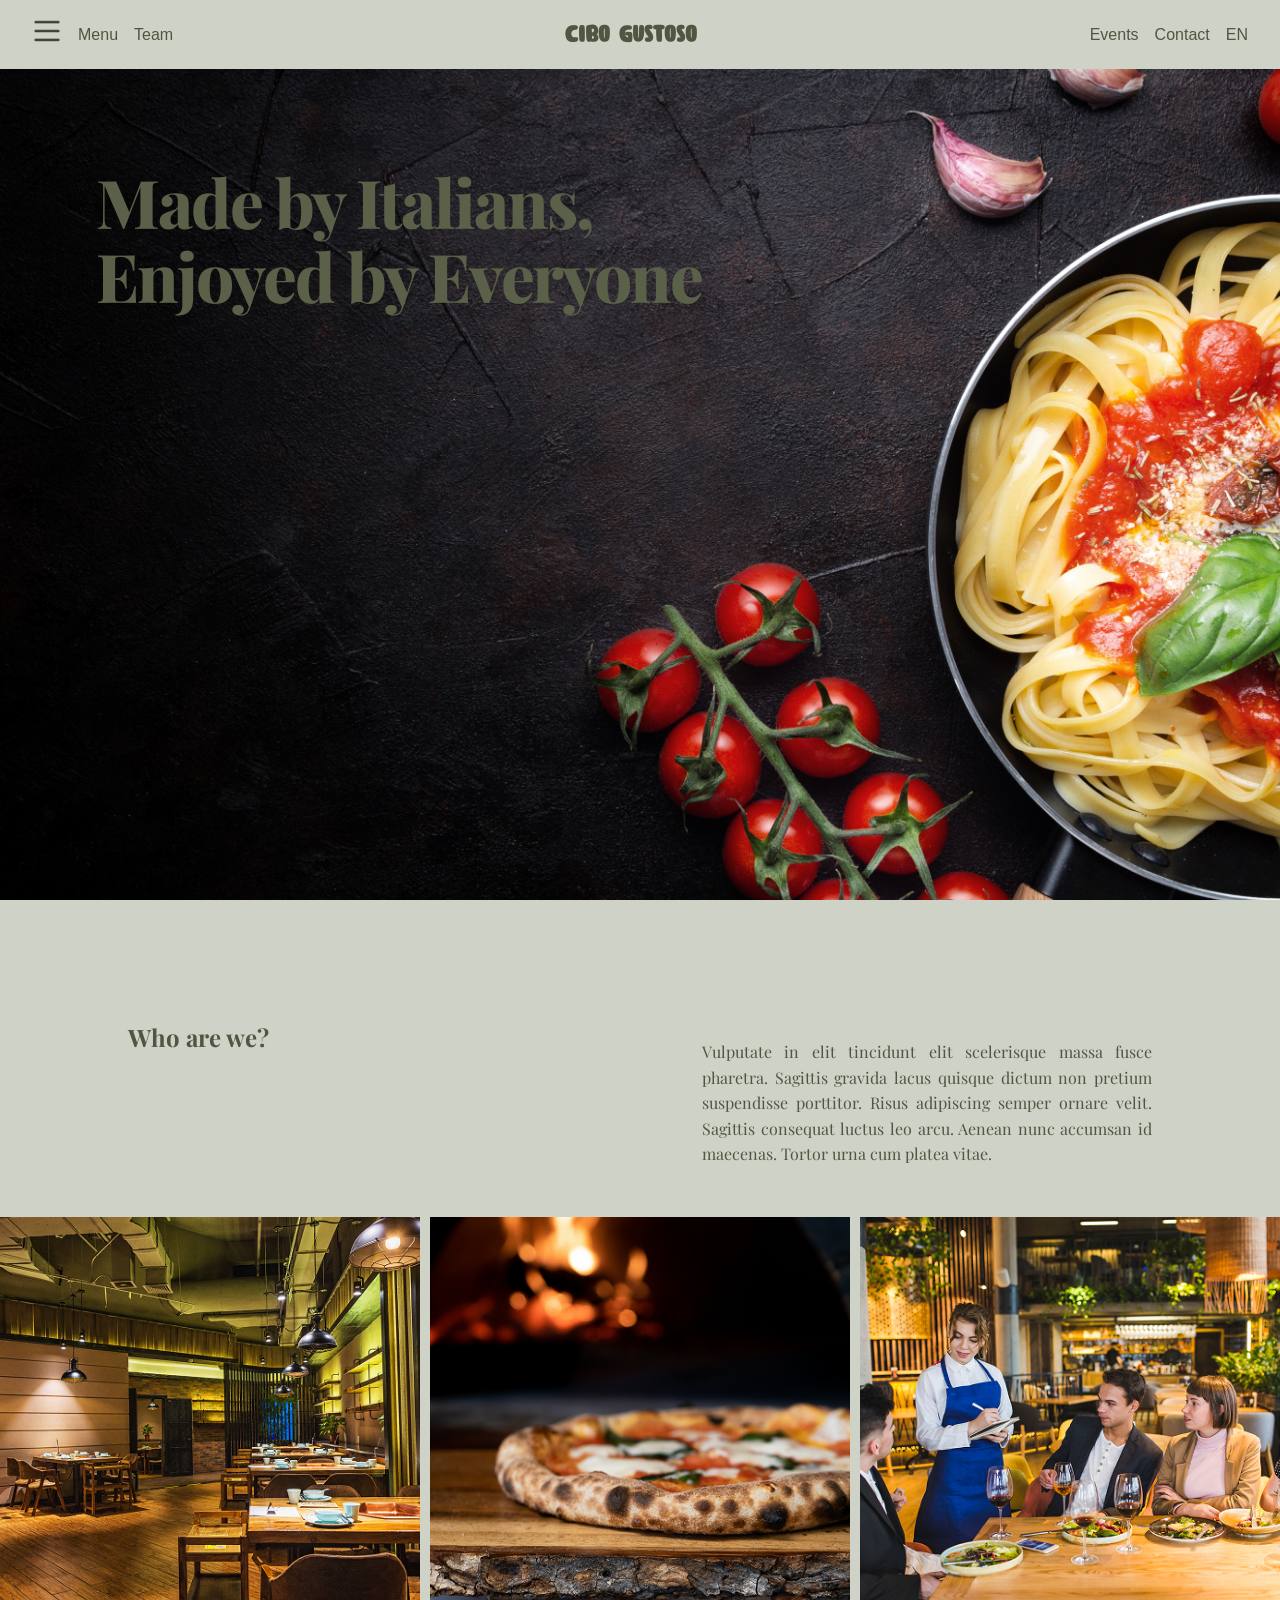
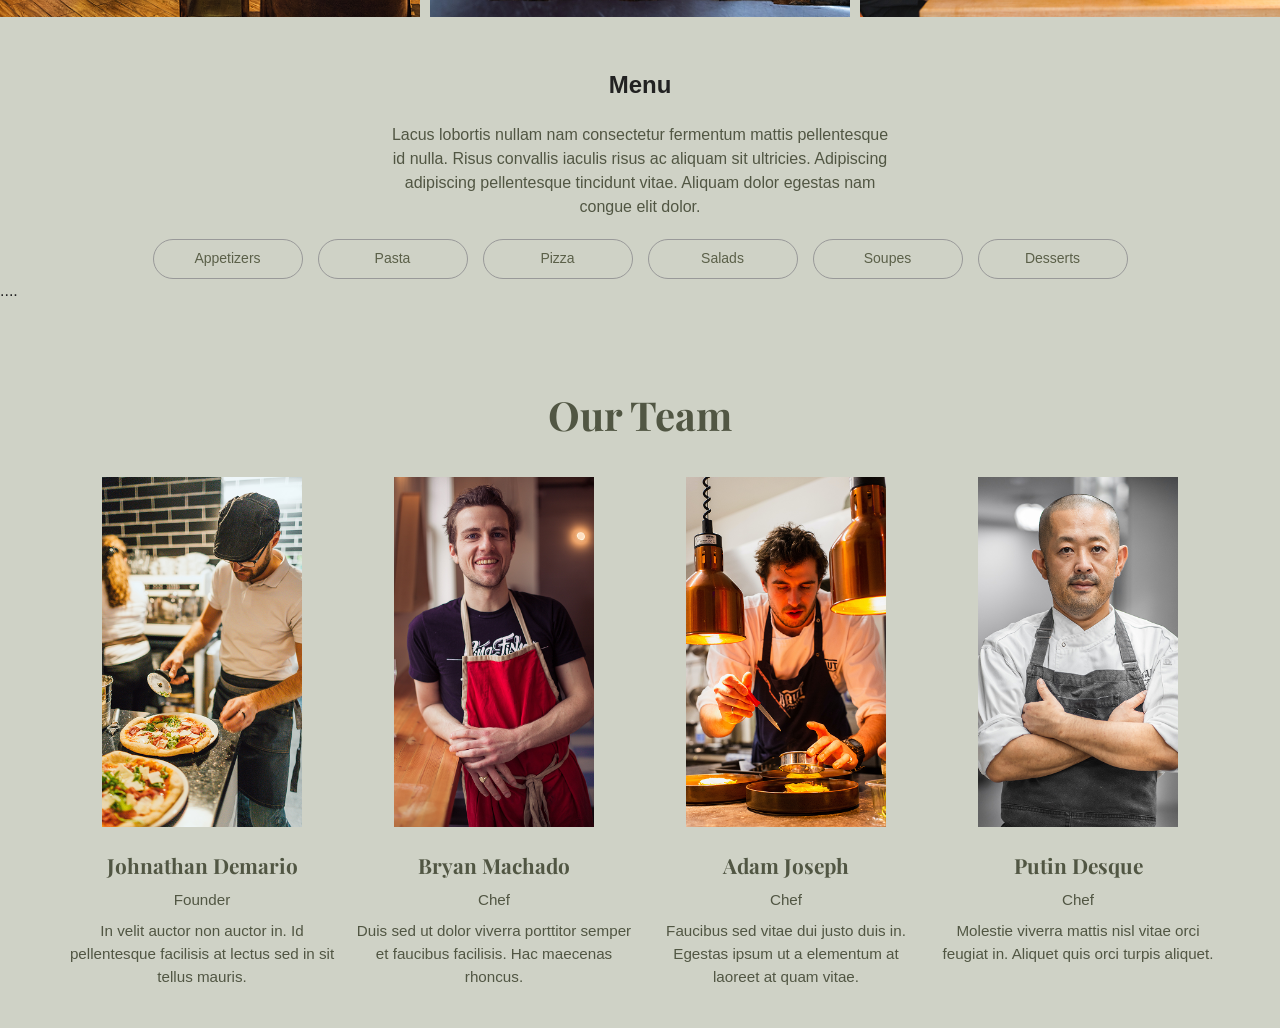
==== index.html @ 6be8acb8 "Simplificação da seção nosso time" ====
<!DOCTYPE html>
<html lang="pt-BR">
    <head>
        <meta charset="UTF-8">
        <meta name="viewport" content="width=device-width, initial-scale=1.0">
        <title>Cibo gustoso</title> 
        <link rel="stylesheet" href="style/style.css">
    </head>
    <body>
       <nav class="nav">
            <ul class="menu menu-left">
                <li><a href="#"><img class="icon-hamburger" src="images/icon_hamburger.png" alt="Icone menu hamburger"></a></li>
                <li><a href="pages/menu.html">Menu</a></li>
                <li><a href="#">Team</a></li>
            </ul>
            <div class="logo">
                Cibo gustoso
            </div>
            <ul class="menu menu-right">
                <li><a href="pages/menu.html">Events</a></li>
                <li><a href="pages/contact.html">Contact</a></li>
                <li><a href="pages/contact.html">EN</a></li>
            </ul>
        </nav>
        <header>
            <h1>Made by Italians,<br>Enjoyed by Everyone</h1>
        </header>
        <section class="whoAreWe-content">
            <div class="container-whoAreWe">
                <div class="content-title">
                    <h2>Who are we?</h2>
                </div>
                <div class="content-texto">
                    <p>Vulputate in elit tincidunt elit scelerisque massa fusce pharetra. Sagittis gravida lacus quisque dictum non pretium suspendisse porttitor. Risus adipiscing semper ornare velit. Sagittis consequat luctus leo arcu. Aenean nunc accumsan id maecenas. Tortor urna cum platea vitae.</p>
                </div>
            </div>
            <div class="container-slider">
                <div class="slider" id="slider1"></div>
                 <div class="slider" id="slider2"></div>
                 <div class="slider" id="slider3"></div>
            </div>
        </section>
         <section class="food_menu">
            <div class="container-food_menu">
                <h1>Menu</h1>
                <p class="text-menu">Lacus lobortis nullam nam consectetur fermentum mattis pellentesque id nulla. Risus convallis iaculis risus ac aliquam sit ultricies. Adipiscing adipiscing pellentesque tincidunt vitae. Aliquam dolor egestas nam congue elit dolor.</p>
            </div>   
            <div class="menu-options">
                <div class="menu-option">
                    Appetizers
                </div>
                <div class="menu-option">
                    Pasta
                </div>
                <div class="menu-option">
                    Pizza
                </div>
                <div class="menu-option">
                    Salads
                </div>
                <div class="menu-option">
                    Soupes
                </div>
                <div class="menu-option">
                    Desserts
                </div>
            </div> 
            <div class="menu-opions-slid">
                ....
            </div>
         </section>
         <section class="ourteam">
             <h1>Our Team</h1>
            <div class="container-ourteam">
                <div class="row">
                    <div class="col">
                        <img src="images/team_member1.png" alt="Team member 1">
                        <h2>Johnathan Demario</h2>
                        <p>Founder</p>
                        <p>In velit auctor non auctor in. Id pellentesque facilisis at lectus sed in sit tellus mauris.</p> 
                    </div>
                    <div class="col">
                        <img src="images/team_member2.png" alt="Team member 2">
                        <h2>Bryan Machado</h2>
                        <p>Chef</p>
                        <p>Duis sed ut dolor viverra porttitor semper et faucibus facilisis. Hac maecenas rhoncus.</p> 
                    </div>
                    <div class="col">
                        <img src="images/team_member3.png" alt="Team member 3">
                        <h2>Adam Joseph</h2>
                        <p>Chef</p>
                        <p>Faucibus sed vitae dui justo duis in. Egestas ipsum ut a elementum at laoreet at quam vitae.</p>
                    </div>
                    <div class="col">
                            <img src="images/team_member4.png" alt="Team member 3">
                            <h2>Putin Desque</h2>
                            <p>Chef</p>
                            <p>Molestie viverra mattis nisl vitae orci feugiat in. Aliquet quis orci turpis aliquet.</p> 
                    </div>
                </div>
        </section>
</html>
<!-- quando nao existe semantica (significado) utilizar div-->
---- style/style.css ----
:root {
    --color-bg: #f7f7f7;
    --color-text: #222;
    --color-primary: #515643;
    --color-secondary: #CFD2C6;
    --color-heading: #5b6049;
}

* {
    box-sizing: border-box;
    margin: 0;
    padding: 0;
}

@font-face {
    font-family: 'Paper';
    src: url('../fonts/pepper-sauce.ttf') format('truetype');
}

@font-face {
    font-family: 'Lavishly Yours';
    src: url('../fonts/LavishlyYours-Regular.ttf') format('truetype');
}

@font-face {
    font-family: 'Playfair Display';
    src: url('../fonts/PlayfairDisplayfont_wght.ttf') format('truetype');
}

body {
    font-family: Arial, sans-serif;
    line-height: 1.5;
    background-color: var(--color-bg);
    color: var(--color-text);
    background-color: var(--color-secondary);
}

a {
    color: var(--color-primary);
    text-decoration: none;
}

a:hover {
    color: var(--color-text);
    text-decoration: underline;
}

ul {
    list-style-type: none;
}

.icon-hamburger {
    width: 30px;
    height: 30px;
}

.menu {
    display: flex;
    gap: 1rem;
    align-items: center;
}

.nav {
    display: flex;
    justify-content: space-between;
    align-items: center;
    padding: 1rem 2rem;
    background-color: var(--color-secondary);
    color: var(--color-primary);
}

.logo {
    font-size: 1.5rem;
    font-weight: 700;
    font-family: 'Paper';
}

header {
    background-image: url('../images/banner.jpg');
    background-size: cover;
    background-position: center;
    padding: 2rem;
    color: var(--color-primary);
    background-attachment: fixed;
    min-height: 900px;
}

header h1 {
    width: 650px;
    margin-top: 4rem;
    margin-left: 4rem;
    font-size: 4.2rem;
    font-weight: 800;
    font-family: 'Playfair Display', serif;
    line-height: 1.1;
    letter-spacing: -2px;
    color: var(--color-heading);
}

/* Who are we */
.container-whoAreWe {
    display: flex;
    justify-content: space-between;
    align-items: flex-start;
    margin-left: 4rem;
    padding: 0 4rem;
    margin-top: 50px;
    font-family: 'Playfair Display', serif;
}

.content-title {
    flex: 0 0 250px;
}

.content-title h2 {
    color: var(--color-primary);
    width: 250px;
}

.content-texto {
    flex: 1;
    max-width: 450px;
    margin-top: 20px;
    margin-right: 4rem;
}

.content-texto p {
    color: var(--color-primary);
    text-align: justify;
    line-height: 1.6;
    font-size: 1rem;
    word-wrap: break-word;
}

.container-slider {
    display: flex;
    justify-content: space-between;
    gap: 10px;
    margin-top: 50px;
}

.slider {
    flex: 1;
}

#slider1 {
    width: 100%;
    height: 400px;
    display: flex;
    justify-content: center;
    background-image: url('../images/1.png');
    background-size: cover;
    background-position: center;
}

#slider2 {
    width: 100%;
    height: 400px;
    display: flex;
    justify-content: center;
    align-items: center;
    background-image: url('../images/2.png');
    background-size: cover;
    background-position: center;
}

#slider3 {
    width: 100%;
    height: 400px;
    display: flex;
    justify-content: center;
    align-items: center;
    background-image: url('../images/3.png');
    background-size: cover;
    background-position: center;
}

/* Food Menu */
.container-food_menu {
    display: flex;
    margin-top: 50px;
    justify-content: center;
    align-items: center;
    flex-direction: column;
}

.text-menu {
    width: 500px;
    text-align: center;
    align-items: center;
    margin-top: 20px;
    color: var(--color-primary);
    font-size: 1rem;
    word-wrap: break-word;
}

/* Menu Options */
.menu-options {
    display: flex;
    gap: 15px;
    margin: 0 auto;
    margin-top: 20px;
    justify-content: center;
    flex-wrap: wrap;
}

.menu-option {
    border-radius: 20px;
    display: flex;
    width: 150px;
    height: 40px;
    color: var(--color-heading);
    align-items: center;
    justify-content: center;
    background-color: transparent;
    border: 1px solid #999;
    font-size: 14px;
    cursor: pointer;
    transition: all 0.3s ease;
}

.menu-option:hover {
    background-color: rgb(138, 139, 134);
}

/* Our Team */
.container-ourteam {
    display: flex;
    flex-wrap: wrap;
    gap: 2rem;
    justify-content: center;
}
.ourteam {
    margin-top: 50px;
    padding: 2rem 4rem;
}

.ourteam h1 {
    text-align: center;
    color: var(--color-primary);
    font-family: 'Playfair Display', serif;
    margin-bottom: 2rem;
    font-size: 2.5rem;
}

.row {
    display: flex;
    flex-wrap: wrap;
    gap: 1rem;
    justify-content: center;
    width: 100%;
}

.col {
    flex: 1;
    min-width: 250px;
    max-width: 280px;
    text-align: center;
}

.col img {
    width: 200px;
    height: 350px;
    object-fit: cover;
    margin-bottom: 1rem;
}

.col h2 {
    color: var(--color-primary);
    font-family: 'Playfair Display', serif;
    margin-bottom: 0.5rem;
    font-size: 1.3rem;
}

.col p {
    color: var(--color-primary);
    font-size: 0.95rem;
    line-height: 1.5;
    margin-bottom: 0.5rem;
}

/* Responsividade */
@media (max-width: 768px) {
    .nav {
        padding: 1rem;
    }

    .menu:last-of-type {
        display: none;
    }

    .menu:first-of-type li:not(:first-child) {
        display: none;
    }

    header {
        min-height: 500px;
        padding: 1rem;
        background-size: cover;
        background-position: center;
        background-repeat: no-repeat;
        background-attachment: scroll;
    }

    header h1 {
        width: 100%;
        margin: 2rem 1rem;
        margin-left: 1rem;
        font-size: 1.8rem;
        letter-spacing: -1px;
        line-height: 1.2;
    }

    .container-whoAreWe {
        flex-direction: column;
        margin-left: 0;
        padding: 1rem;
        margin-top: 20px;
    }

    .content-title {
        flex: 1;
        width: 100%;
        margin-bottom: 1rem;
    }

    .content-title h2 {
        width: 100%;
    }

    .content-texto {
        flex: 1;
        max-width: 100%;
        margin-right: 0;
        margin-top: 0;
    }

    /* Slider */
    .container-slider {
        flex-direction: column;
        gap: 15px;
        margin-top: 20px;
        padding: 0 1rem;
    }

    #slider1, #slider2, #slider3 {
        height: 250px;
    }

    /* Menu options */
    .menu-options {
        gap: 10px;
    }

    .menu-option {
        width: 120px;
        height: 35px;
        font-size: 12px;
    }

    .text-menu {
        width: 90%;
        padding: 0 1rem;
    }
    /*ourteam*/
    .ourteam {
        padding: 1rem;
    }

    .ourteam h1 {
        font-size: 1.8rem;
        margin-bottom: 1.5rem;
    }

    .row {
        flex-direction: column;
        align-items: center;
    }

    .col {
        min-width: 100%;
        max-width: 250px;
    }

    .col img {
        width: 150px;
        height: 250px;
    }

    .col h2 {
        font-size: 1.1rem;
    }

    .col p {
        font-size: 0.85rem;
    }
}

@media (max-width: 1024px) {
    header {
        min-height: 700px;
    }

    header h1 {
        width: 100%;
        margin-left: 2rem;
        font-size: 2rem;
    }

    .container-whoAreWe {
        margin-left: 2rem;
        padding: 0 2rem;
    }
}
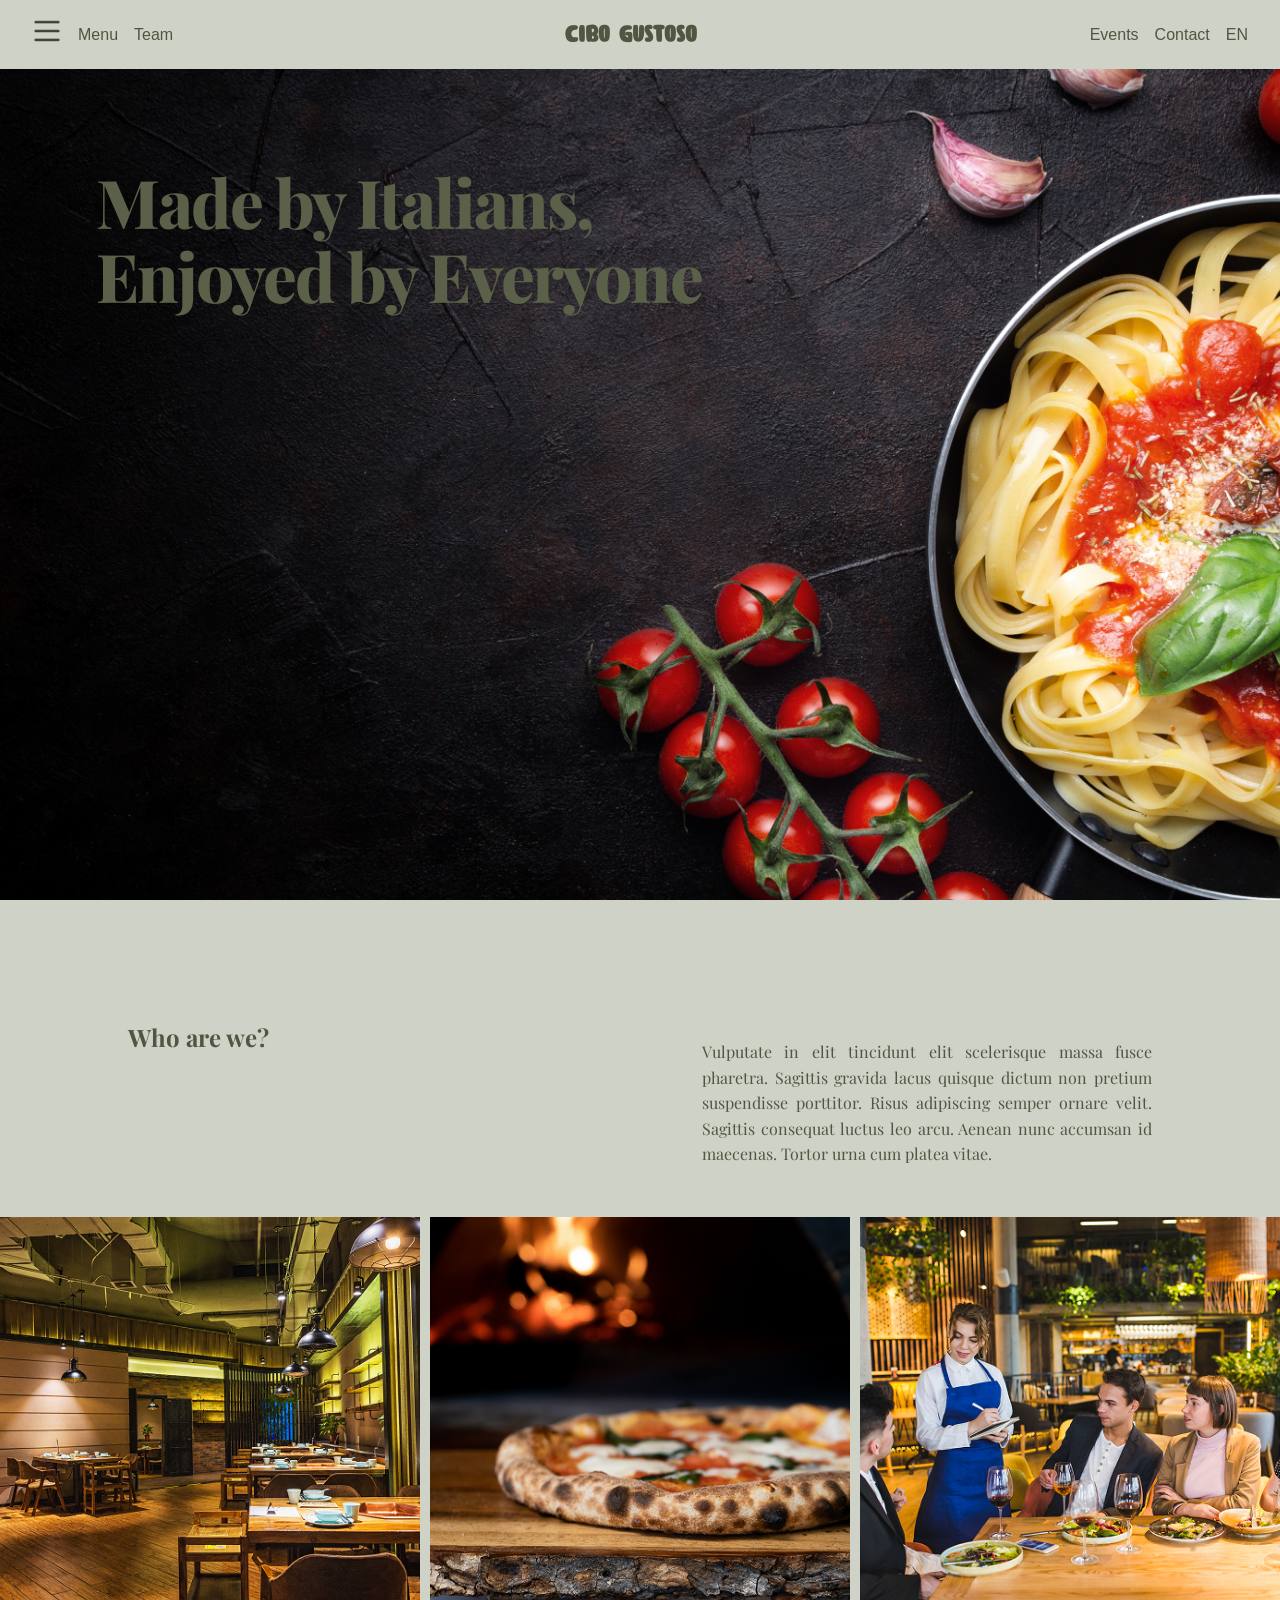
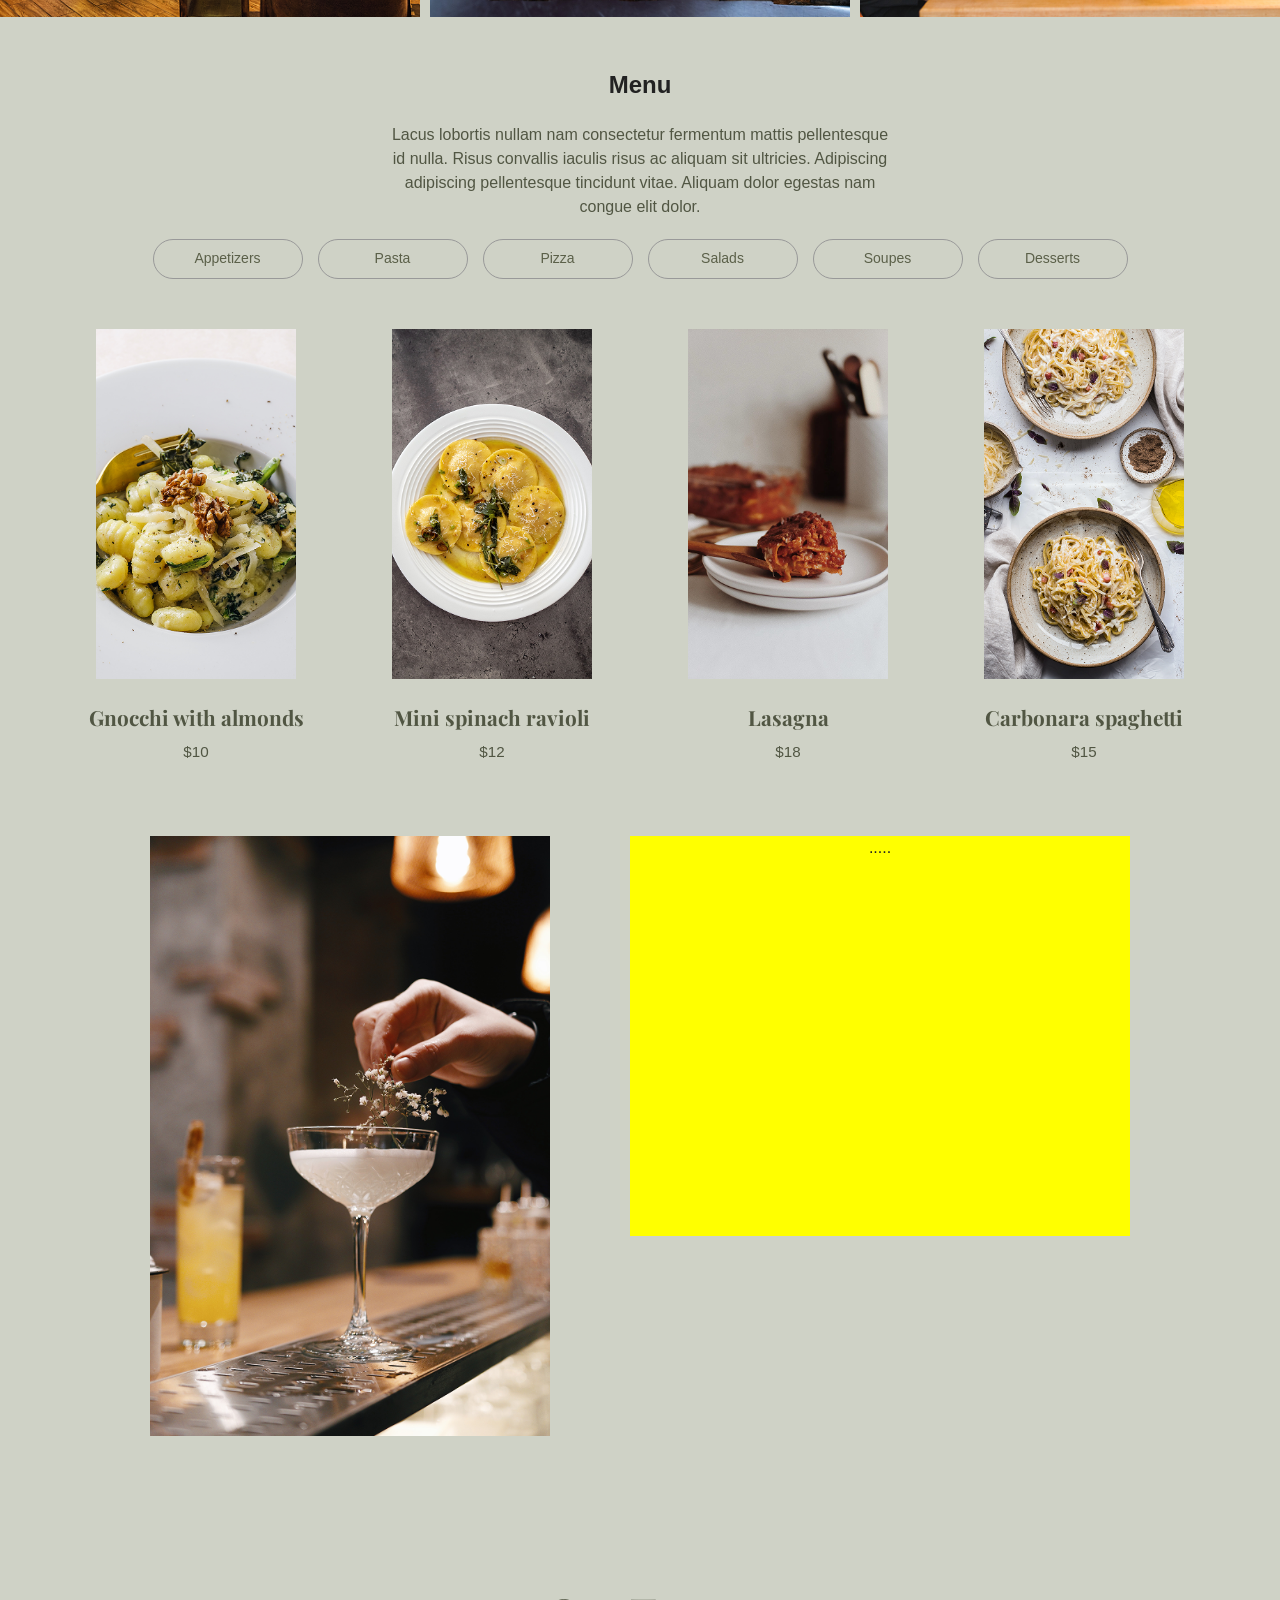
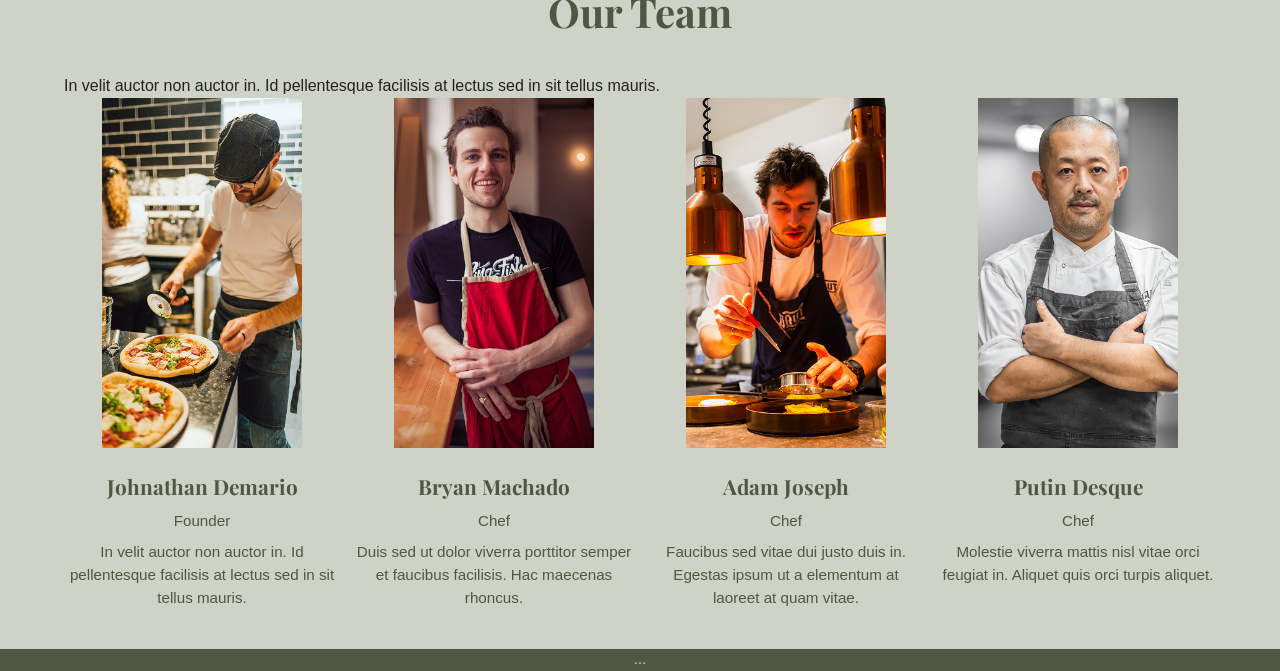
==== commit 8a1f8e76: "área de drinks e Nosso time" ====
--- a/index.html
+++ b/index.html
@@ -40,7 +40,7 @@
                  <div class="slider" id="slider3"></div>
             </div>
         </section>
-         <section class="food_menu">
+        <section class="food_menu">
             <div class="container-food_menu">
                 <h1>Menu</h1>
                 <p class="text-menu">Lacus lobortis nullam nam consectetur fermentum mattis pellentesque id nulla. Risus convallis iaculis risus ac aliquam sit ultricies. Adipiscing adipiscing pellentesque tincidunt vitae. Aliquam dolor egestas nam congue elit dolor.</p>
@@ -66,12 +66,40 @@
                 </div>
             </div> 
             <div class="menu-opions-slid">
-                ....
+                 <div class="row">
+                    <div class="col">
+                        <img src="images/Gnocchi.png" alt="food item 1">
+                        <h2>Gnocchi with almonds</h2>
+                        <p>$10</p>
+                    </div>
+                    <div class="col">
+                        <img src="images/Mini.png" alt="food item 2">
+                        <h2>Mini spinach  ravioli</h2>
+                        <p>$12</p>
+                    </div>
+                    <div class="col">
+                        <img src="images/Lasagna.png" alt="food item 3">
+                        <h2>Lasagna</h2>
+                        <p>$18</p>
+                    </div>
+                    <div class="col">
+                            <img src="images/Carbonara.png" alt="food item 4">
+                            <h2>Carbonara spaghetti</h2>
+                            <p>$15</p>
+                    </div>
+                </div>
             </div>
          </section>
+        <section class="drinks">
+            <div class="drinks_slid">
+            </div>
+            <div class="drinks_items">.....</div>
+        </section>
          <section class="ourteam">
-             <h1>Our Team</h1>
             <div class="container-ourteam">
+                 <div class="ourteam-title">
+                <h1>Our Team</h1>
+                <div>In velit auctor non auctor in. Id pellentesque facilisis at lectus sed in sit tellus mauris.</div>
                 <div class="row">
                     <div class="col">
                         <img src="images/team_member1.png" alt="Team member 1">
@@ -99,5 +127,9 @@
                     </div>
                 </div>
         </section>
+        <div class="footer">
+            ...
+        </div>
+    </body>
 </html>
 <!-- quando nao existe semantica (significado) utilizar div-->
--- a/style/style.css
+++ b/style/style.css
@@ -2,7 +2,7 @@
     --color-bg: #f7f7f7;
     --color-text: #222;
     --color-primary: #515643;
-    --color-secondary: #CFD2C6;
+    --color-secondary: #cfd2c6;
     --color-heading: #5b6049;
 }
 
@@ -13,18 +13,18 @@
 }
 
 @font-face {
-    font-family: 'Paper';
-    src: url('../fonts/pepper-sauce.ttf') format('truetype');
+    font-family: "Paper";
+    src: url("../fonts/pepper-sauce.ttf") format("truetype");
 }
 
 @font-face {
-    font-family: 'Lavishly Yours';
-    src: url('../fonts/LavishlyYours-Regular.ttf') format('truetype');
+    font-family: "Lavishly Yours";
+    src: url("../fonts/LavishlyYours-Regular.ttf") format("truetype");
 }
 
 @font-face {
-    font-family: 'Playfair Display';
-    src: url('../fonts/PlayfairDisplayfont_wght.ttf') format('truetype');
+    font-family: "Playfair Display";
+    src: url("../fonts/PlayfairDisplayfont_wght.ttf") format("truetype");
 }
 
 body {
@@ -72,11 +72,11 @@
 .logo {
     font-size: 1.5rem;
     font-weight: 700;
-    font-family: 'Paper';
+    font-family: "Paper";
 }
 
 header {
-    background-image: url('../images/banner.jpg');
+    background-image: url("../images/banner.jpg");
     background-size: cover;
     background-position: center;
     padding: 2rem;
@@ -91,7 +91,7 @@
     margin-left: 4rem;
     font-size: 4.2rem;
     font-weight: 800;
-    font-family: 'Playfair Display', serif;
+    font-family: "Playfair Display", serif;
     line-height: 1.1;
     letter-spacing: -2px;
     color: var(--color-heading);
@@ -105,7 +105,7 @@
     margin-left: 4rem;
     padding: 0 4rem;
     margin-top: 50px;
-    font-family: 'Playfair Display', serif;
+    font-family: "Playfair Display", serif;
 }
 
 .content-title {
@@ -148,7 +148,7 @@
     height: 400px;
     display: flex;
     justify-content: center;
-    background-image: url('../images/1.png');
+    background-image: url("../images/1.png");
     background-size: cover;
     background-position: center;
 }
@@ -159,7 +159,7 @@
     display: flex;
     justify-content: center;
     align-items: center;
-    background-image: url('../images/2.png');
+    background-image: url("../images/2.png");
     background-size: cover;
     background-position: center;
 }
@@ -170,7 +170,7 @@
     display: flex;
     justify-content: center;
     align-items: center;
-    background-image: url('../images/3.png');
+    background-image: url("../images/3.png");
     background-size: cover;
     background-position: center;
 }
@@ -194,7 +194,7 @@
     word-wrap: break-word;
 }
 
-/* Menu Options */
+
 .menu-options {
     display: flex;
     gap: 15px;
@@ -218,7 +218,9 @@
     cursor: pointer;
     transition: all 0.3s ease;
 }
-
+.menu-opions-slid {
+    margin-top: 50px;
+}
 .menu-option:hover {
     background-color: rgb(138, 139, 134);
 }
@@ -238,7 +240,7 @@
 .ourteam h1 {
     text-align: center;
     color: var(--color-primary);
-    font-family: 'Playfair Display', serif;
+    font-family: "Playfair Display", serif;
     margin-bottom: 2rem;
     font-size: 2.5rem;
 }
@@ -267,7 +269,7 @@
 
 .col h2 {
     color: var(--color-primary);
-    font-family: 'Playfair Display', serif;
+    font-family: "Playfair Display", serif;
     margin-bottom: 0.5rem;
     font-size: 1.3rem;
 }
@@ -278,7 +280,34 @@
     line-height: 1.5;
     margin-bottom: 0.5rem;
 }
-
+.drinks{
+    display: flex;
+    flex-direction: row;
+    gap: 5rem;
+    justify-content: center;
+    padding: 4rem 4rem;
+}
+.drinks_slid{
+   background-image: url("../images/drinks.png");
+   background-size: cover;
+   width: 400px;
+   height: 600px;
+}
+.drinks_items{
+    background-color: yellow;
+    text-align: center;
+    width: 500px;
+    height: 400px;
+}
+
+.footer{
+    background-color: var(--color-primary);
+    color: var(--color-secondary);
+    padding: 0;
+    margin: 0;
+    text-align: center;
+    font-size: 0.9rem;
+}
 /* Responsividade */
 @media (max-width: 768px) {
     .nav {
@@ -292,7 +321,9 @@
     .menu:first-of-type li:not(:first-child) {
         display: none;
     }
-
+    .menu-opions-slid {
+        margin-top: 25px;
+    }
     header {
         min-height: 500px;
         padding: 1rem;
@@ -335,18 +366,6 @@
         margin-top: 0;
     }
 
-    /* Slider */
-    .container-slider {
-        flex-direction: column;
-        gap: 15px;
-        margin-top: 20px;
-        padding: 0 1rem;
-    }
-
-    #slider1, #slider2, #slider3 {
-        height: 250px;
-    }
-
     /* Menu options */
     .menu-options {
         gap: 10px;
@@ -394,21 +413,21 @@
     .col p {
         font-size: 0.85rem;
     }
-}
-
-@media (max-width: 1024px) {
-    header {
-        min-height: 700px;
-    }
-
-    header h1 {
-        width: 100%;
-        margin-left: 2rem;
-        font-size: 2rem;
-    }
-
-    .container-whoAreWe {
-        margin-left: 2rem;
-        padding: 0 2rem;
-    }
-}+
+    @media (max-width: 1024px) {
+        header {
+            min-height: 700px;
+        }
+
+        header h1 {
+            width: 100%;
+            margin-left: 2rem;
+            font-size: 2rem;
+        }
+
+        .container-whoAreWe {
+            margin-left: 2rem;
+            padding: 0 2rem;
+        }
+    }
+}
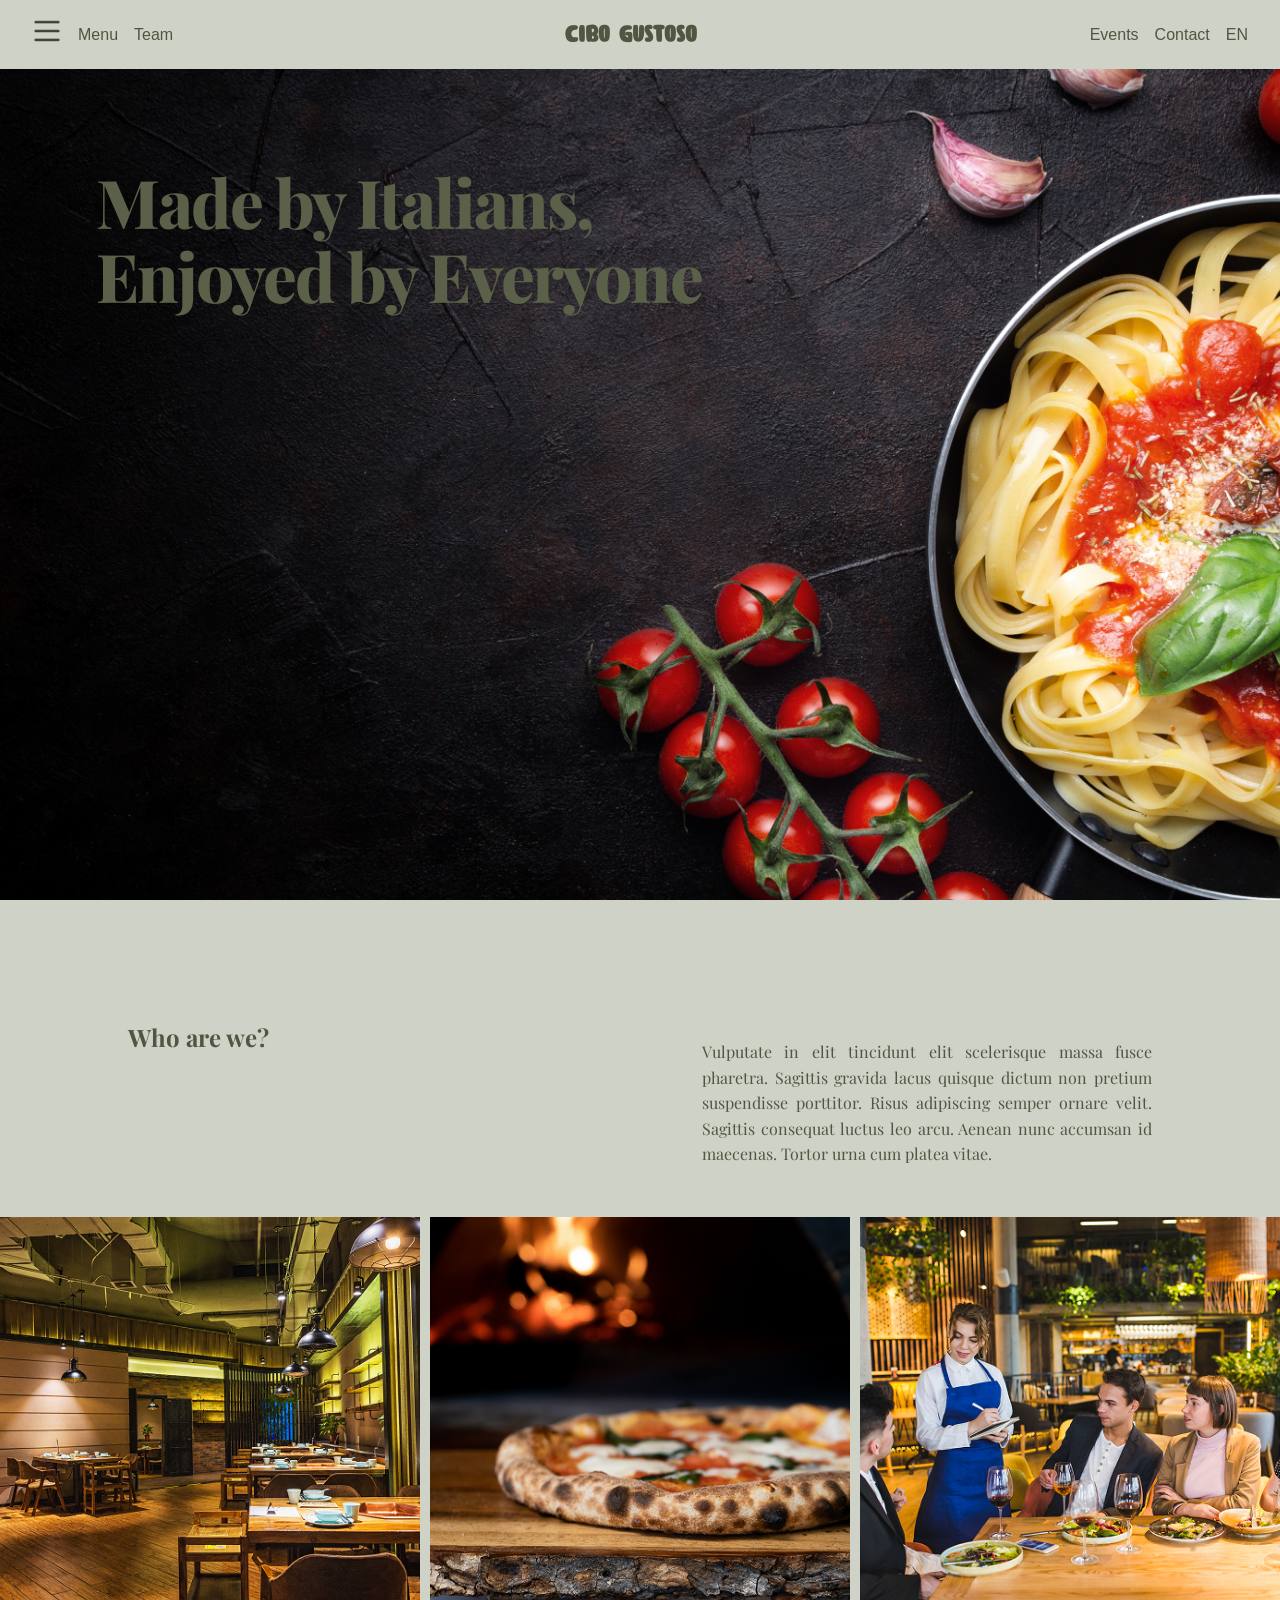
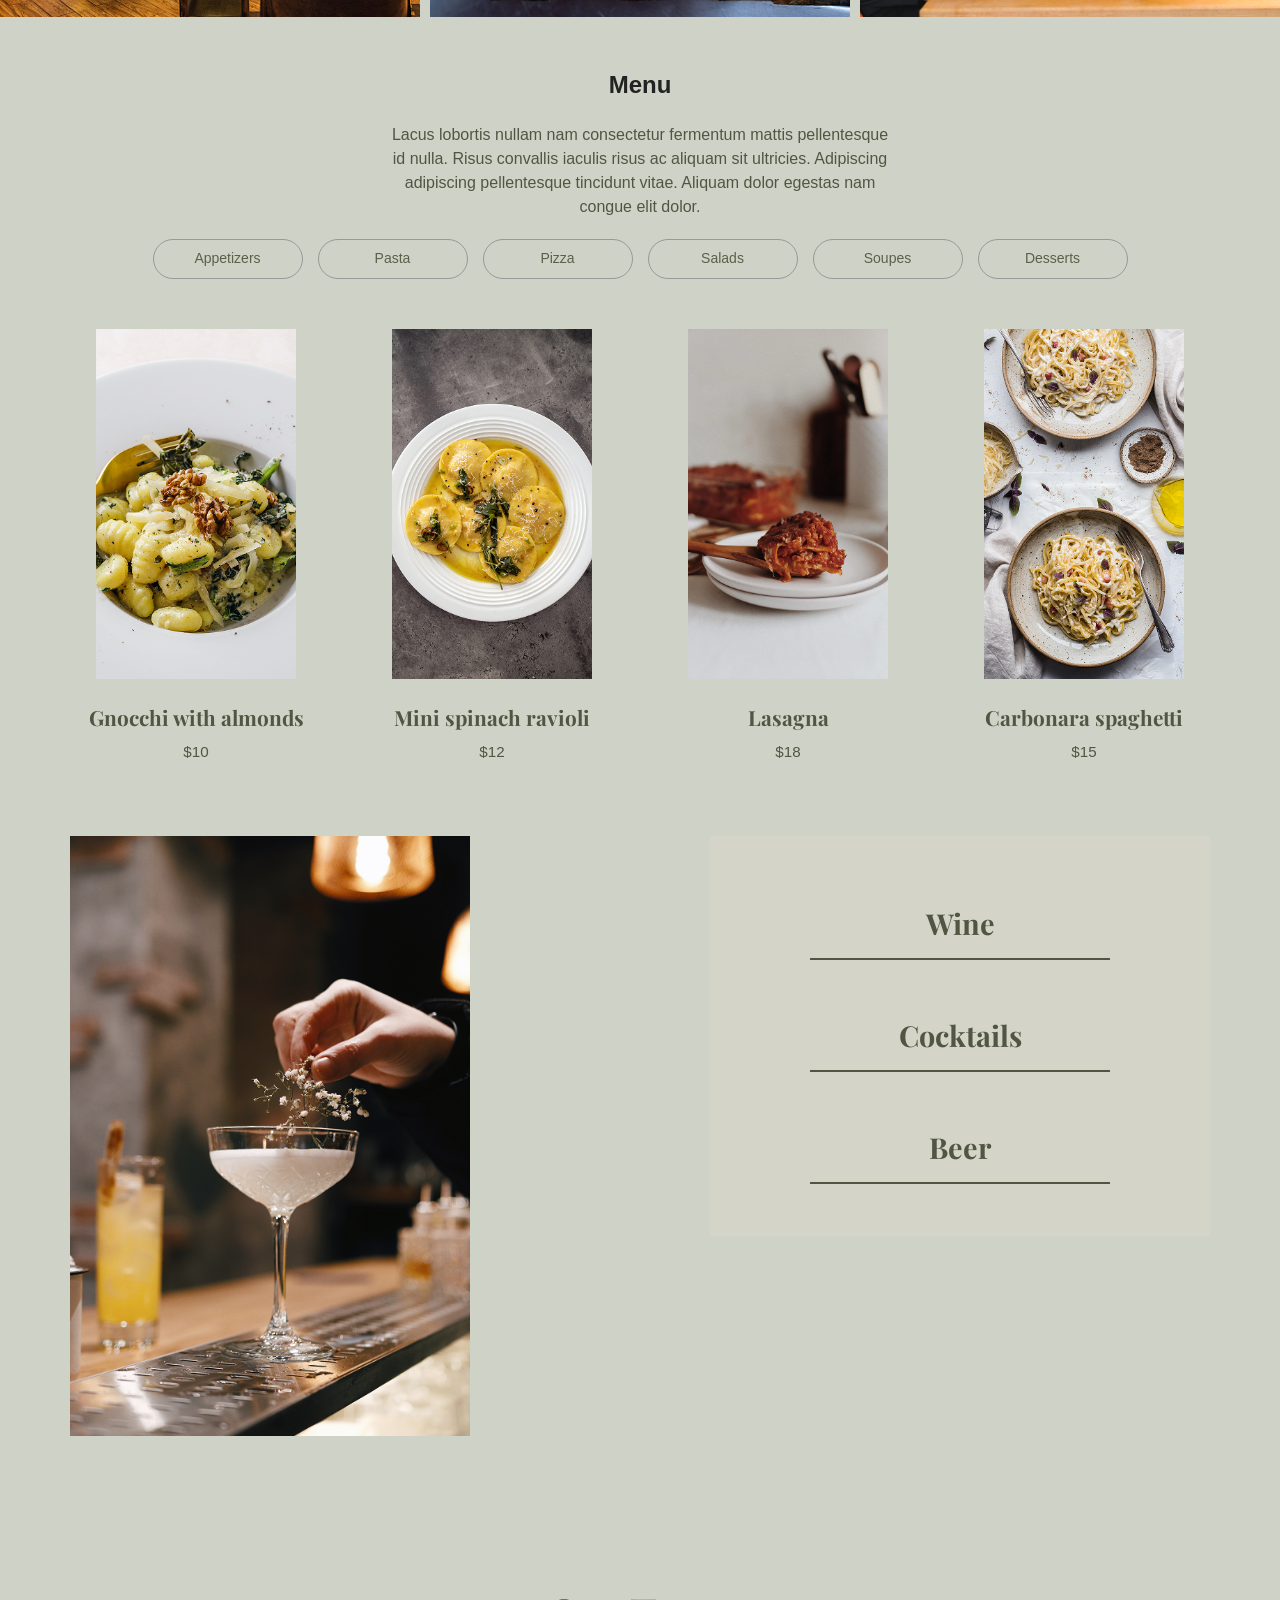
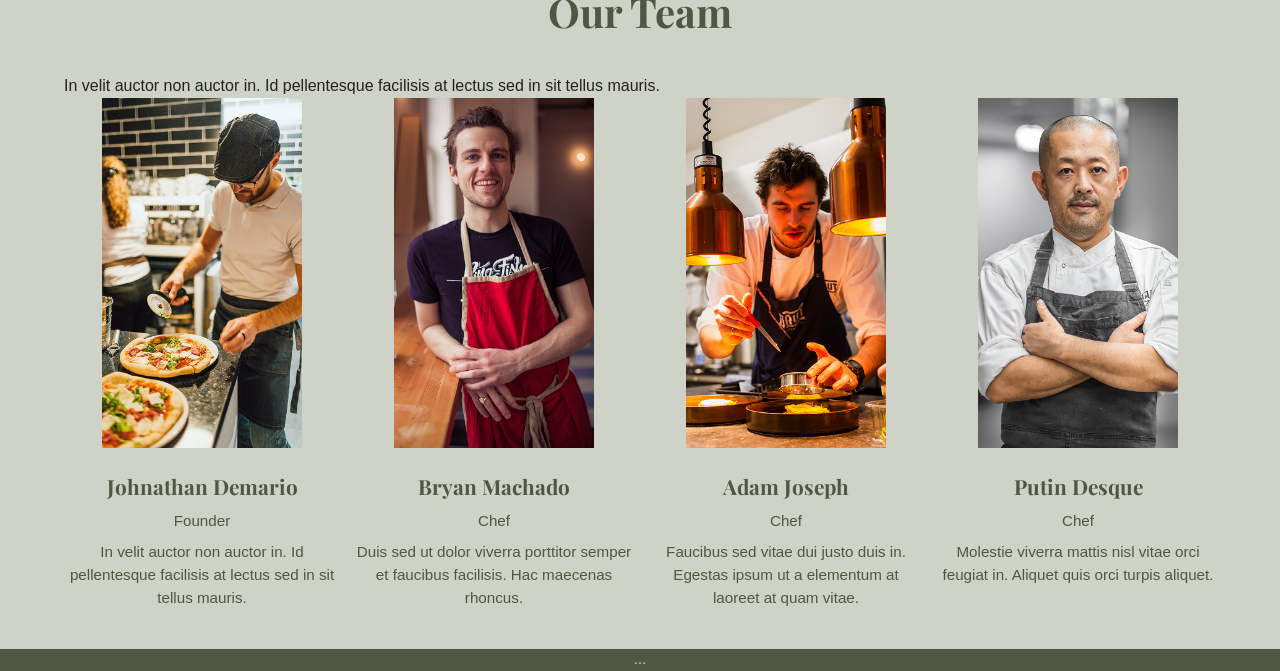
==== commit b493a22a: "seção drinks" ====
--- a/index.html
+++ b/index.html
@@ -9,7 +9,7 @@
     <body>
        <nav class="nav">
             <ul class="menu menu-left">
-                <li><a href="#"><img class="icon-hamburger" src="images/icon_hamburger.png" alt="Icone menu hamburger"></a></li>
+                <li><a href="#"><img class="icon-hamburger" src="images/icon_hamburger.png" alt="Icone menu hamburger" data-hamburger></a></li>
                 <li><a href="pages/menu.html">Menu</a></li>
                 <li><a href="#">Team</a></li>
             </ul>
@@ -22,6 +22,17 @@
                 <li><a href="pages/contact.html">EN</a></li>
             </ul>
         </nav>
+        <!-- Menu lateral -->
+        <div class="menu-mobile" data-menu-mobile>
+        <button class="close-menu" data-close-menu>&times;</button>
+        <ul>
+            <li><a href="pages/menu.html">Menu</a></li>
+            <li><a href="#">Team</a></li>
+            <li><a href="pages/menu.html">Events</a></li>
+            <li><a href="pages/contact.html">Contact</a></li>
+            <li><a href="pages/contact.html">EN</a></li>
+        </ul>
+    </div>
         <header>
             <h1>Made by Italians,<br>Enjoyed by Everyone</h1>
         </header>
@@ -93,7 +104,11 @@
         <section class="drinks">
             <div class="drinks_slid">
             </div>
-            <div class="drinks_items">.....</div>
+            <div class="drinks_items">
+                <input type="text" class="drinks-input" placeholder="Wine" readonly>
+                <input type="text" class="drinks-input" placeholder="Cocktails" readonly>
+                <input type="text" class="drinks-input" placeholder="Beer" readonly>
+            </div>
         </section>
          <section class="ourteam">
             <div class="container-ourteam">
@@ -130,6 +145,7 @@
         <div class="footer">
             ...
         </div>
+        <script src="./js/script.js"></script>
     </body>
 </html>
 <!-- quando nao existe semantica (significado) utilizar div-->
--- a/style/style.css
+++ b/style/style.css
@@ -30,9 +30,8 @@
 body {
     font-family: Arial, sans-serif;
     line-height: 1.5;
-    background-color: var(--color-bg);
+    background-color: var(--color-secondary);
     color: var(--color-text);
-    background-color: var(--color-secondary);
 }
 
 a {
@@ -74,6 +73,64 @@
     font-weight: 700;
     font-family: "Paper";
 }
+
+
+
+.menu-mobile {
+    display: none;
+    position: fixed;
+    left: -250px;
+    top: 0;
+    width: 250px;
+    height: 100vh;
+    background-color: var(--color-primary);
+    padding-top: 2rem;
+    transition: left 0.3s ease;/*tempo de chamada ao abrir/fexar*/
+    z-index: 1000;
+}
+
+.menu-mobile.active {
+    left: 0;
+}
+
+.menu-mobile ul {
+    display: flex;
+    flex-direction: column;
+    gap: 0;
+}
+
+.menu-mobile li {
+    padding: 1rem 1.5rem;
+    border-bottom: 1px solid rgba(255, 255, 255, 0.1);
+}
+
+.menu-mobile a {
+    color: var(--color-secondary);
+    font-size: 1.1rem;
+}
+
+.menu-mobile a:hover {
+    color: var(--color-bg);
+    text-decoration: none;
+}
+.close-menu {
+    position: absolute;
+    top: 1rem;
+    right: 1.5rem;
+    background: none;
+    border: none;
+    font-size: 2rem;
+    color: var(--color-secondary);
+    cursor: pointer;
+    padding: 0;
+    width: 40px;
+    height: 40px;
+    display: flex;
+    align-items: center;
+    justify-content: center;
+}
+
+
 
 header {
     background-image: url("../images/banner.jpg");
@@ -283,7 +340,7 @@
 .drinks{
     display: flex;
     flex-direction: row;
-    gap: 5rem;
+    gap: 15rem;
     justify-content: center;
     padding: 4rem 4rem;
 }
@@ -293,11 +350,36 @@
    width: 400px;
    height: 600px;
 }
-.drinks_items{
-    background-color: yellow;
+.drinks_items {
+    background-color: #d4d4c8;
     text-align: center;
     width: 500px;
     height: 400px;
+    display: flex;
+    flex-direction: column;
+    justify-content: space-around;
+    align-items: center;
+    padding: 2rem;
+}
+
+.drinks-input {
+    width: 100%;
+    max-width: 300px;
+    background-color: transparent;
+    border: none;
+    border-bottom: 2px solid var(--color-primary);
+    padding: 1rem 0;
+    font-size: 1.8rem;
+    font-weight: 700;
+    font-family: "Playfair Display", serif;
+    color: var(--color-primary);
+    text-align: center;
+    outline: none;
+    cursor: default;
+}
+
+.drinks-input::placeholder {
+    color: var(--color-primary);
 }
 
 .footer{
@@ -314,6 +396,12 @@
         padding: 1rem;
     }
 
+    .menu-mobile {
+        display: block;
+        width: 250px;
+        height: 100vh;
+    }
+
     .menu:last-of-type {
         display: none;
     }
@@ -321,11 +409,8 @@
     .menu:first-of-type li:not(:first-child) {
         display: none;
     }
-    .menu-opions-slid {
-        margin-top: 25px;
-    }
+
     header {
-        min-height: 500px;
         padding: 1rem;
         background-size: cover;
         background-position: center;
@@ -336,7 +421,6 @@
     header h1 {
         width: 100%;
         margin: 2rem 1rem;
-        margin-left: 1rem;
         font-size: 1.8rem;
         letter-spacing: -1px;
         line-height: 1.2;
@@ -430,4 +514,4 @@
             padding: 0 2rem;
         }
     }
-}
+}
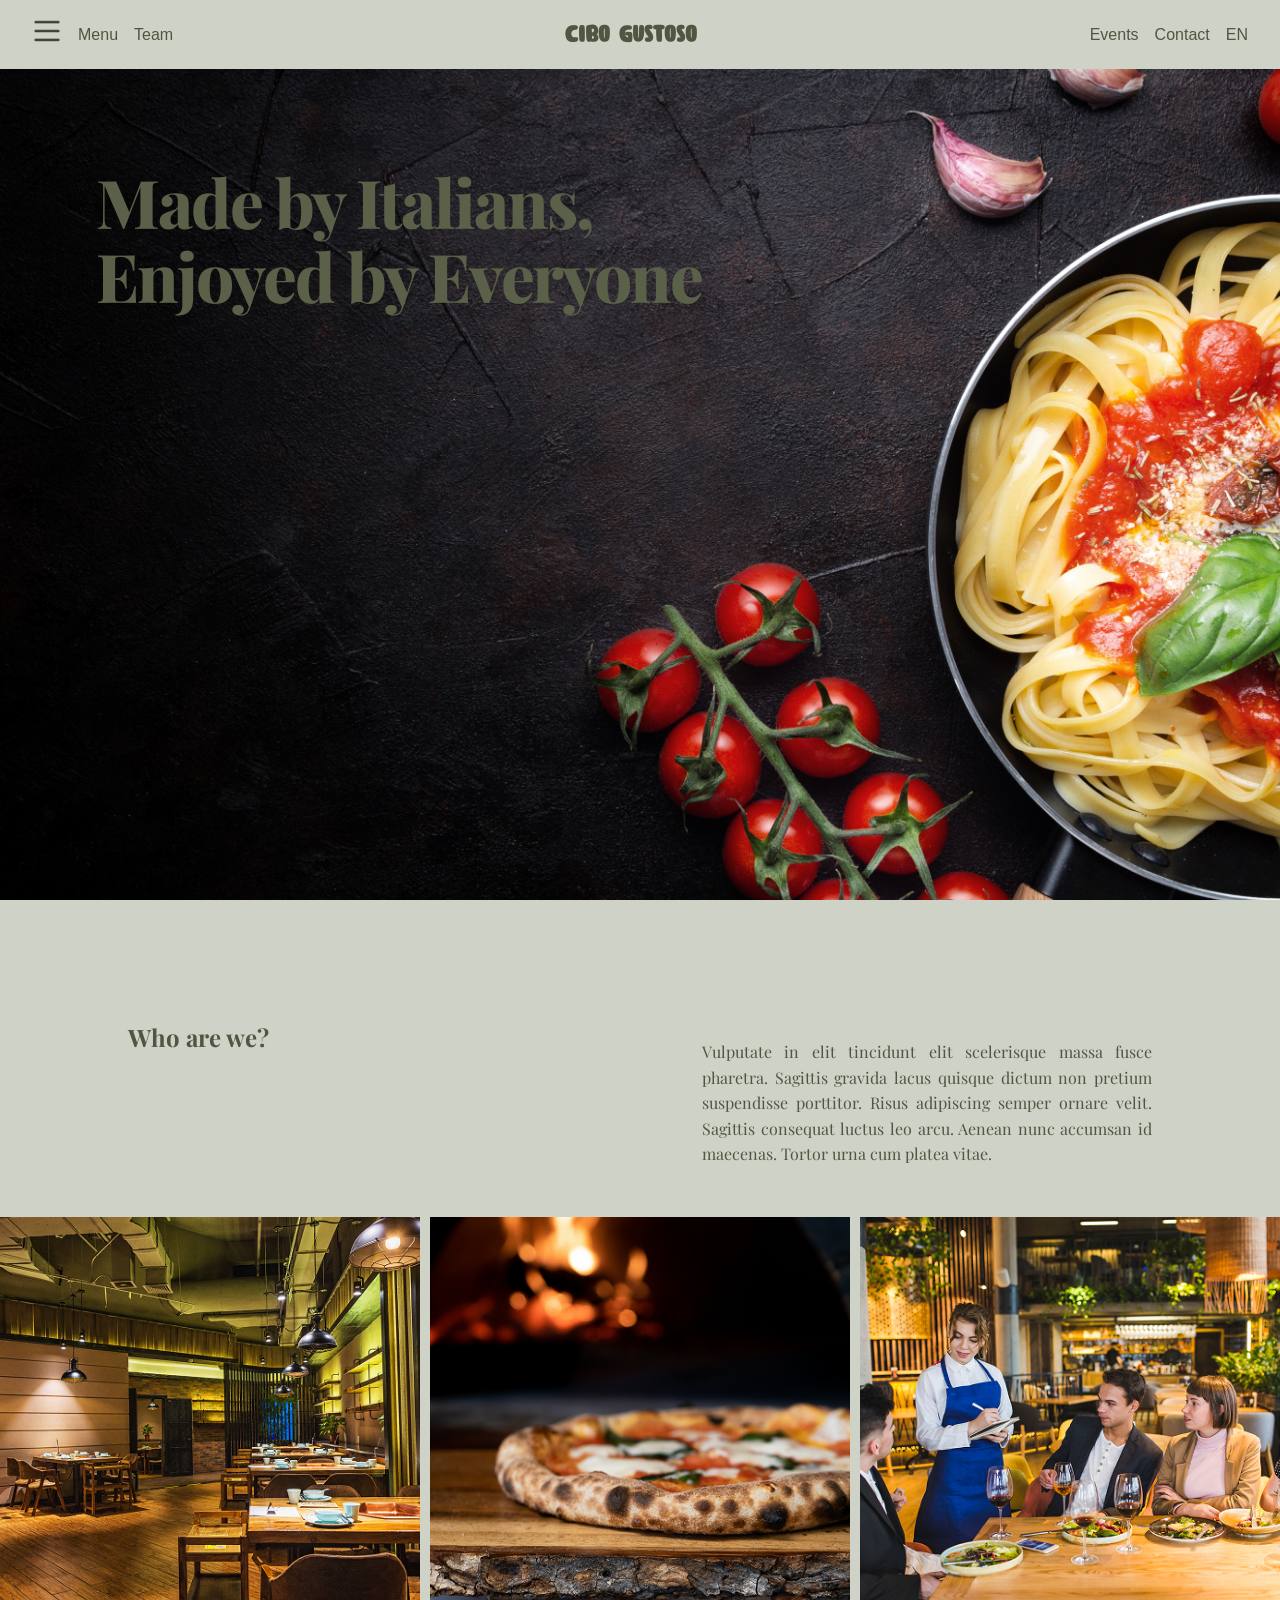
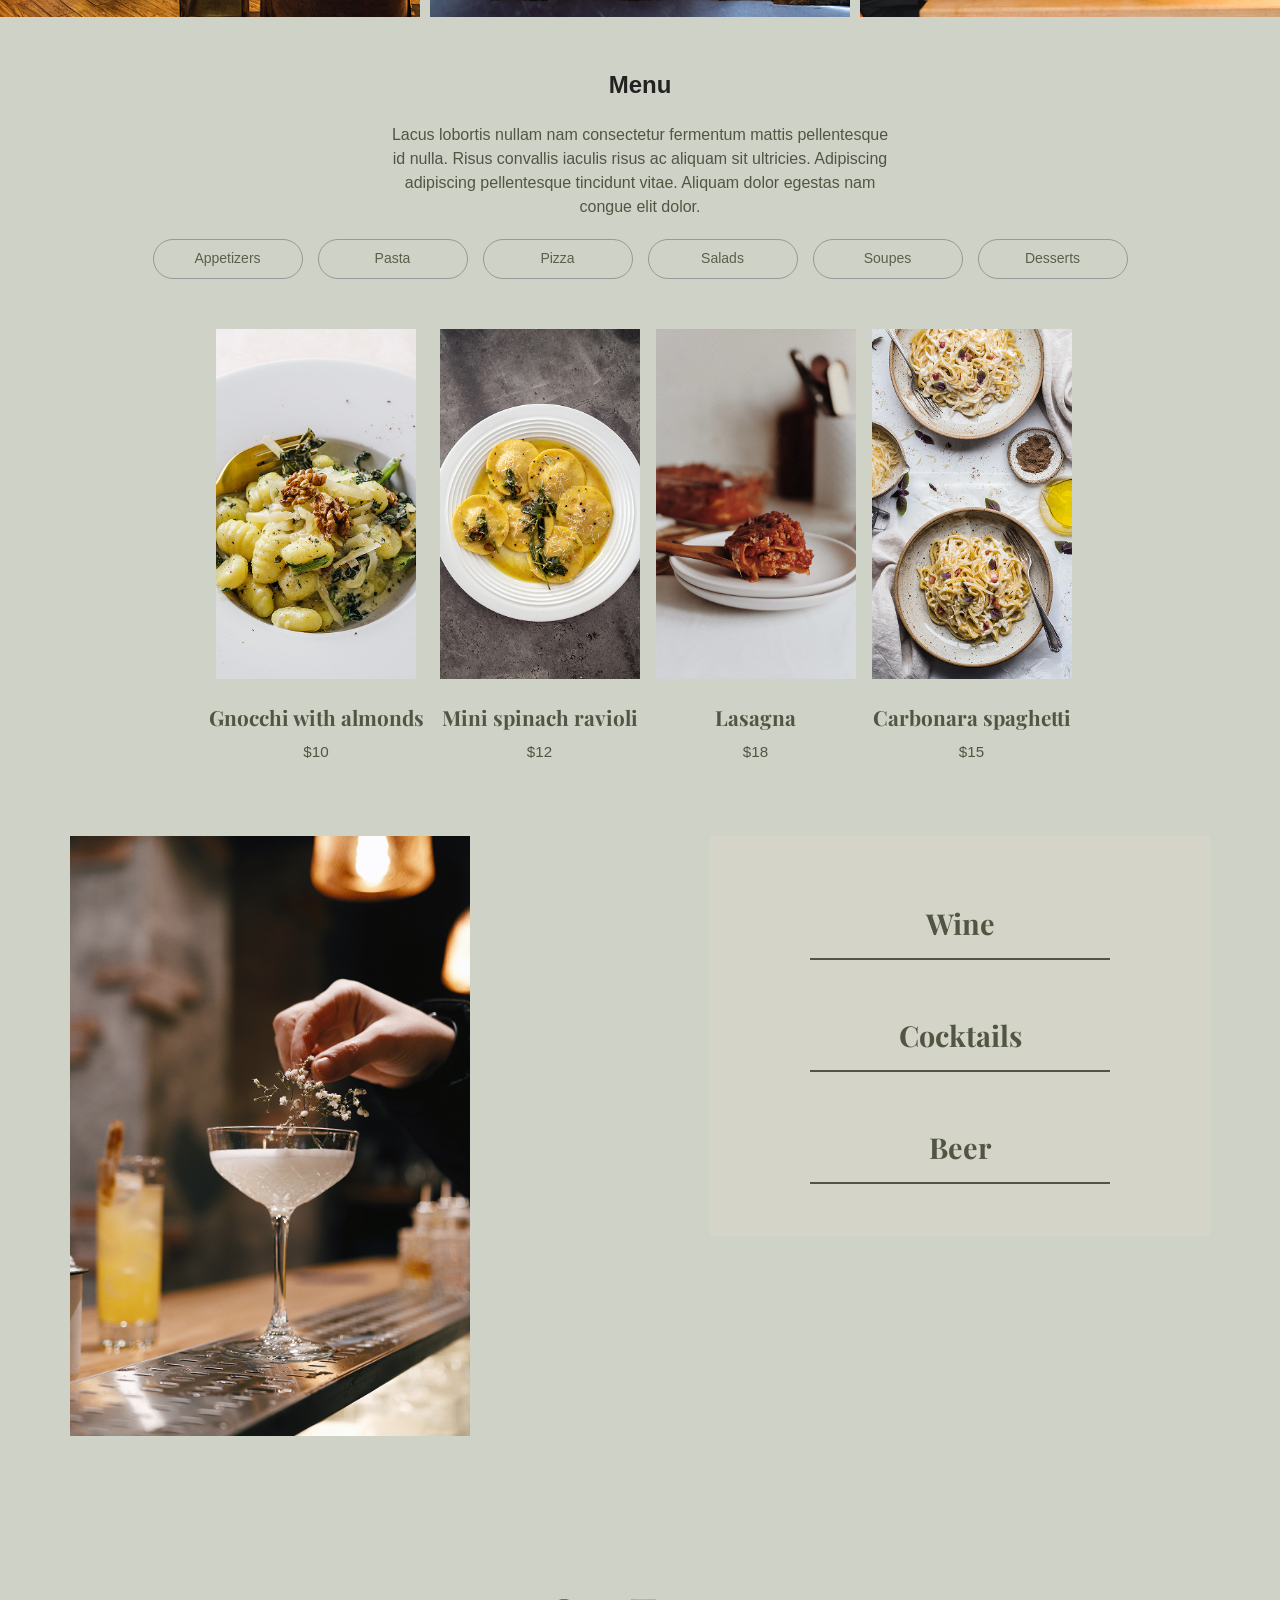
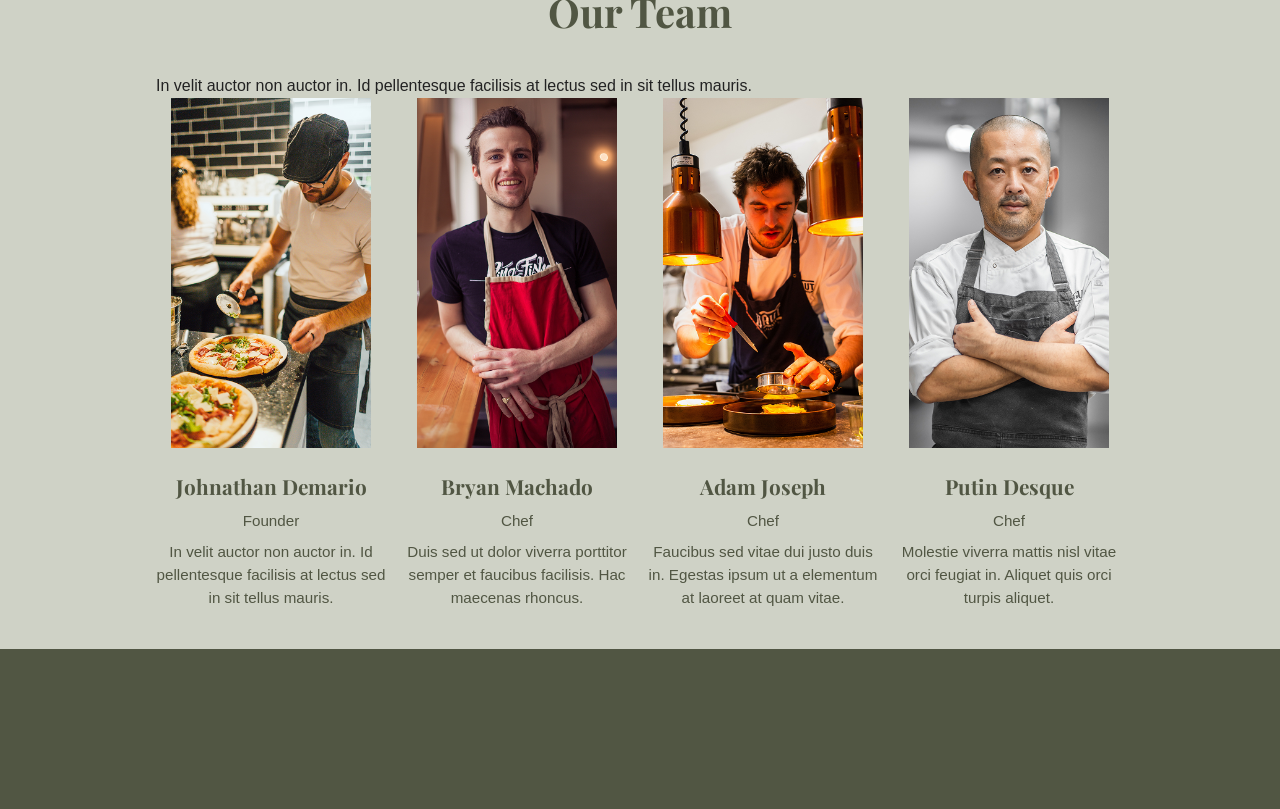
==== commit 5dce73de: "footer e área de input" ====
--- a/index.html
+++ b/index.html
@@ -77,7 +77,7 @@
                 </div>
             </div> 
             <div class="menu-opions-slid">
-                 <div class="row">
+                <div class="row">
                     <div class="col">
                         <img src="images/Gnocchi.png" alt="food item 1">
                         <h2>Gnocchi with almonds</h2>
@@ -146,6 +146,7 @@
             ...
         </div>
         <script src="./js/script.js"></script>
+        <script src="./js/active-menu.js"></script>
     </body>
 </html>
 <!-- quando nao existe semantica (significado) utilizar div-->
--- a/style/style.css
+++ b/style/style.css
@@ -311,12 +311,10 @@
 }
 
 .col {
-    flex: 1;
-    min-width: 250px;
-    max-width: 280px;
+    min-width: 200px;
+    max-width: 230px;
     text-align: center;
 }
-
 .col img {
     width: 200px;
     height: 350px;
@@ -387,6 +385,8 @@
     color: var(--color-secondary);
     padding: 0;
     margin: 0;
+    width: 500rem;
+    height: 10rem;
     text-align: center;
     font-size: 0.9rem;
 }
@@ -450,7 +450,6 @@
         margin-top: 0;
     }
 
-    /* Menu options */
     .menu-options {
         gap: 10px;
     }
@@ -465,7 +464,7 @@
         width: 90%;
         padding: 0 1rem;
     }
-    /*ourteam*/
+
     .ourteam {
         padding: 1rem;
     }
@@ -475,12 +474,14 @@
         margin-bottom: 1.5rem;
     }
 
+    /* ADICIONE ISTO AQUI */
     .row {
         flex-direction: column;
         align-items: center;
     }
 
     .col {
+        width: 100%;
         min-width: 100%;
         max-width: 250px;
     }
@@ -496,6 +497,33 @@
 
     .col p {
         font-size: 0.85rem;
+    }
+
+    /* Drinks section responsivo */
+    .drinks {
+        flex-direction: column;
+        gap: 2rem;
+        padding: 2rem 1rem;
+    }
+
+    .drinks_slid {
+        width: 100%;
+        max-width: 400px;
+        height: 300px;
+        margin: 0 auto;
+    }
+
+    .drinks_items {
+        width: 100%;
+        max-width: 400px;
+        height: 300px;
+        padding: 1.5rem;
+        margin: 0 auto;
+    }
+
+    .drinks-input {
+        font-size: 1.2rem;
+        padding: 0.8rem 0;
     }
 
     @media (max-width: 1024px) {
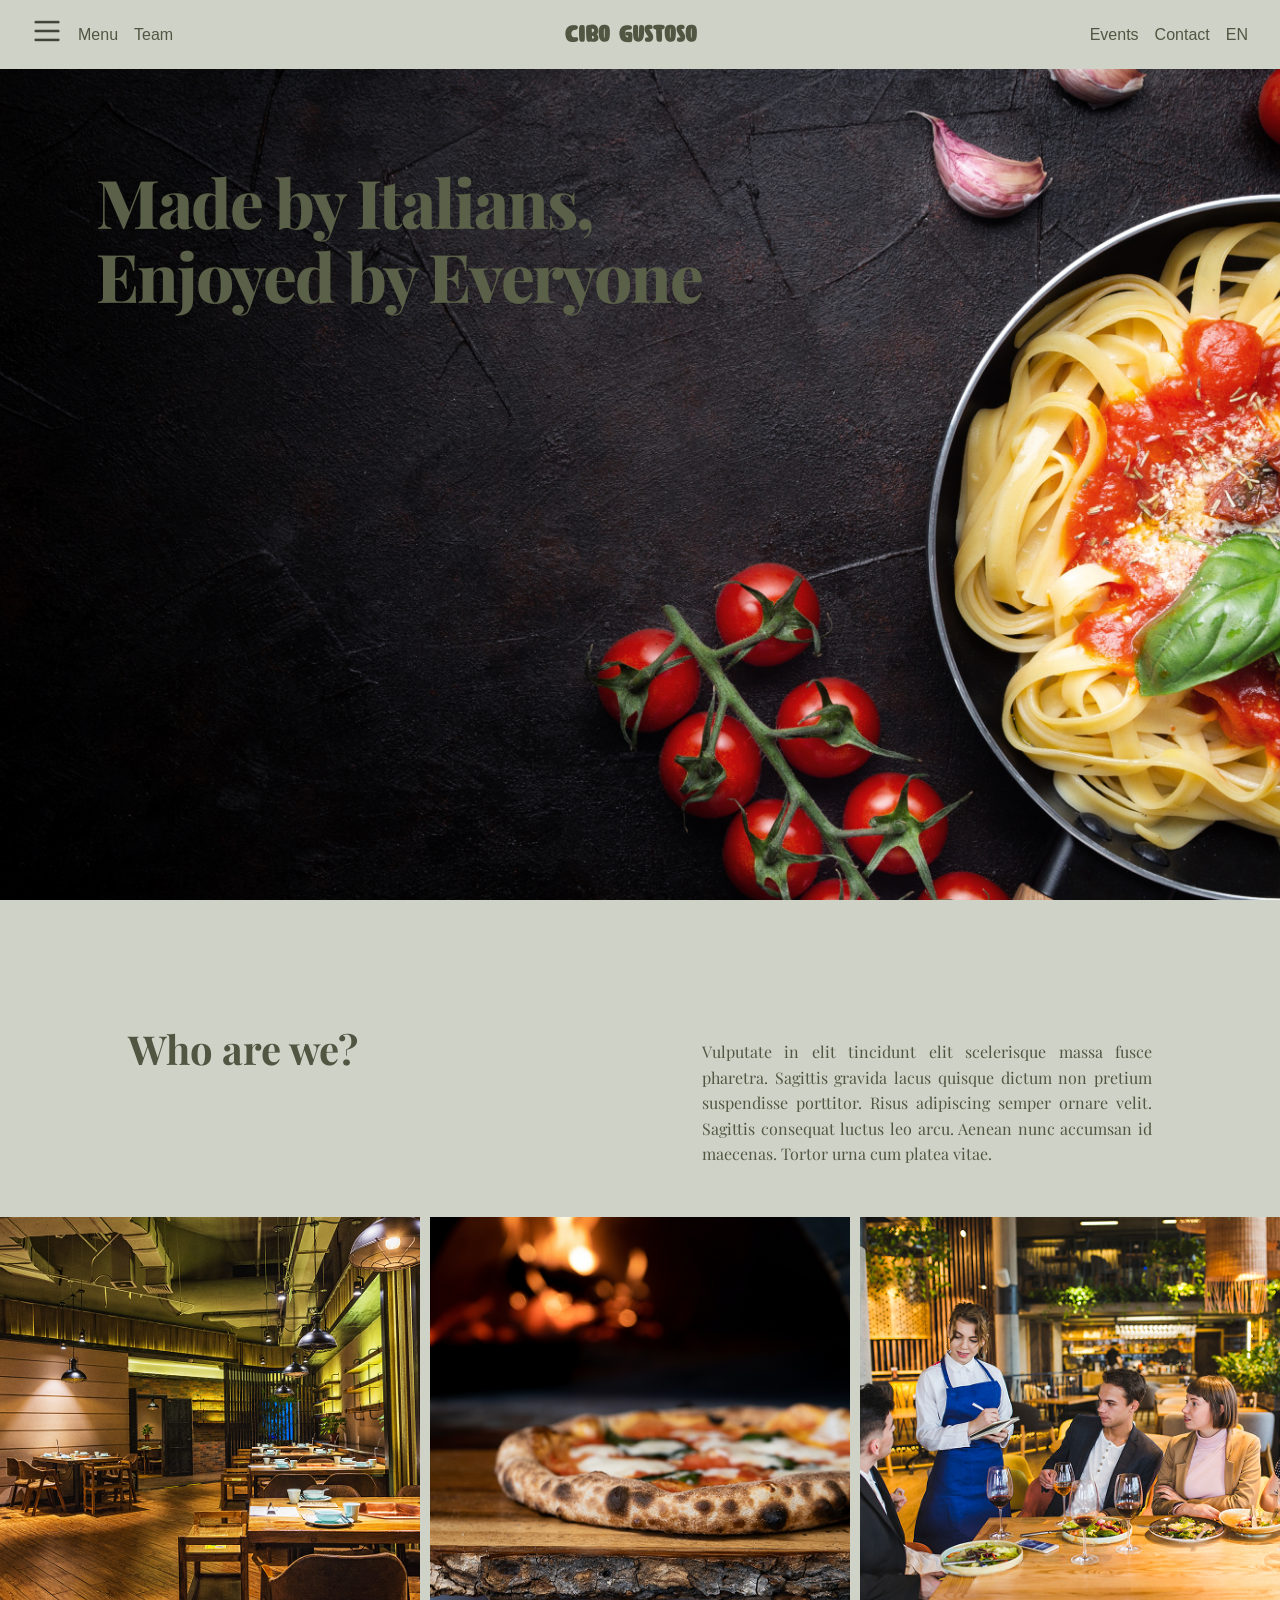
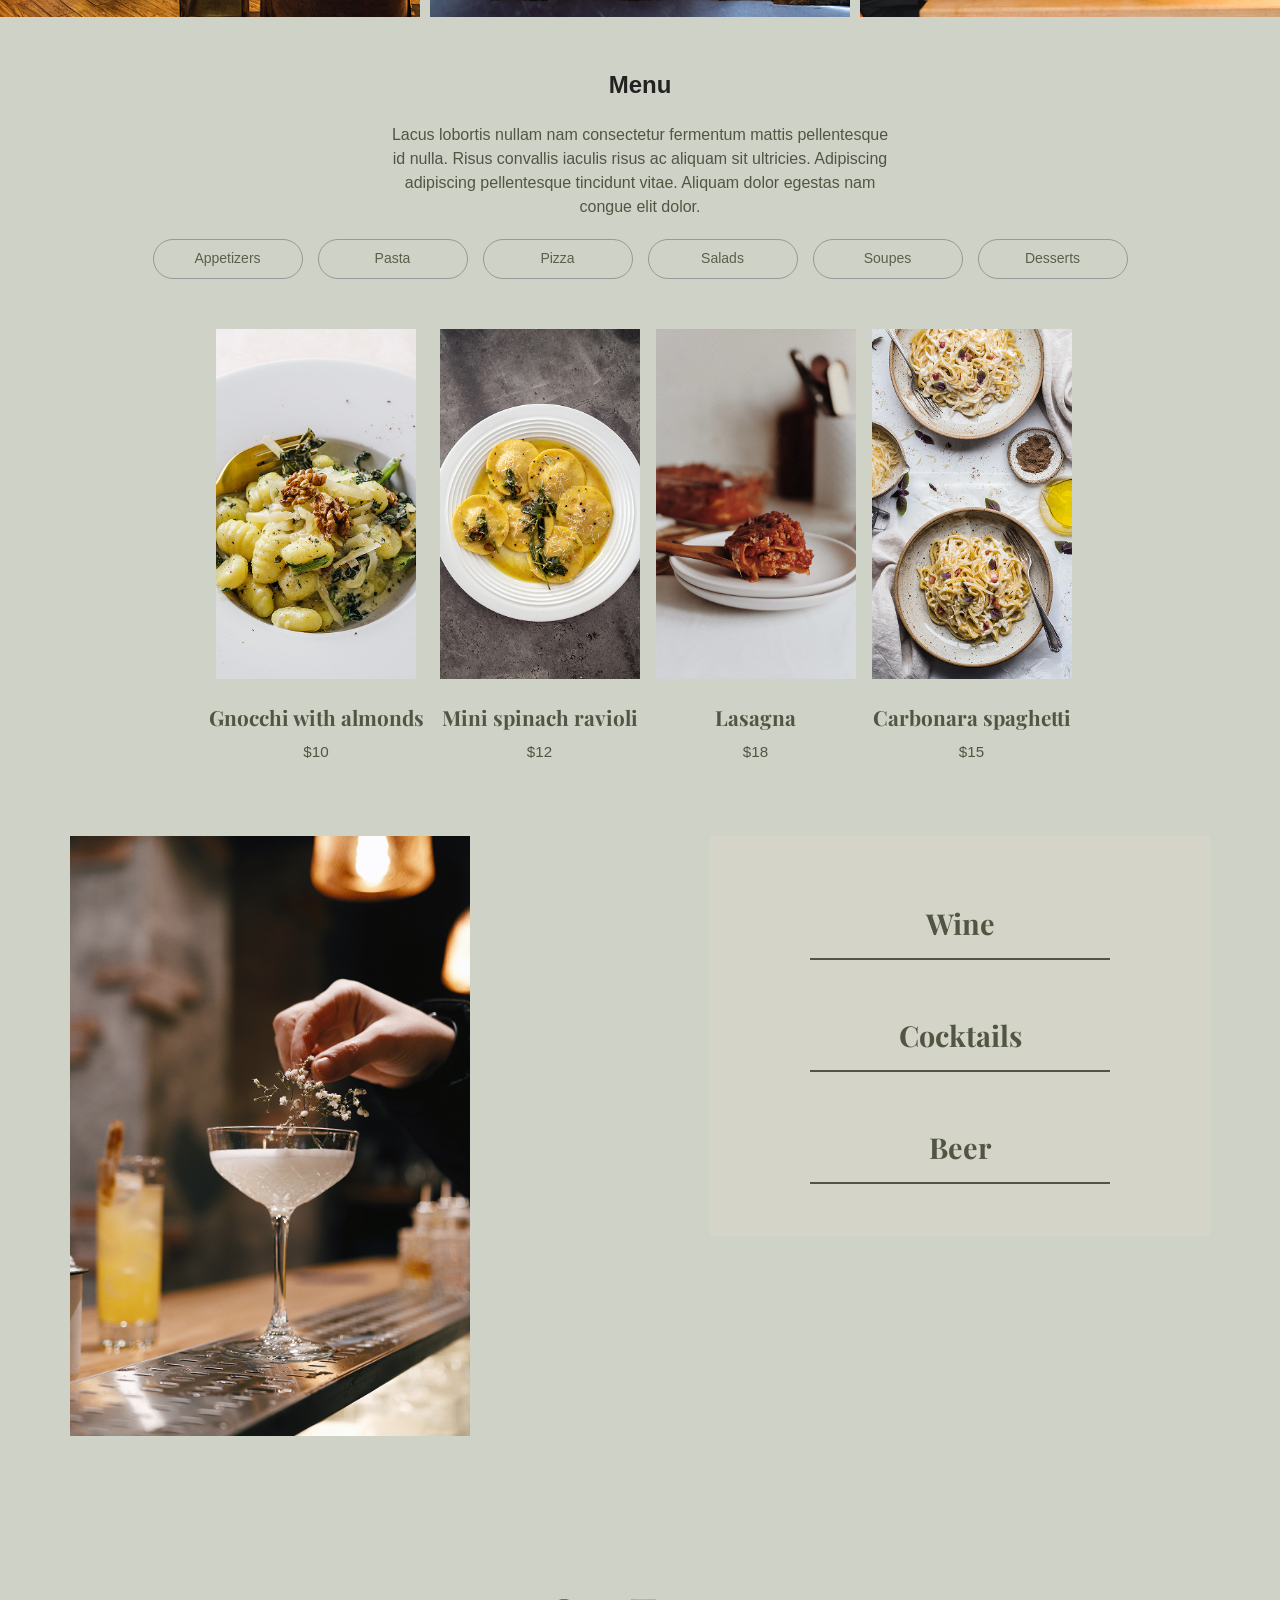
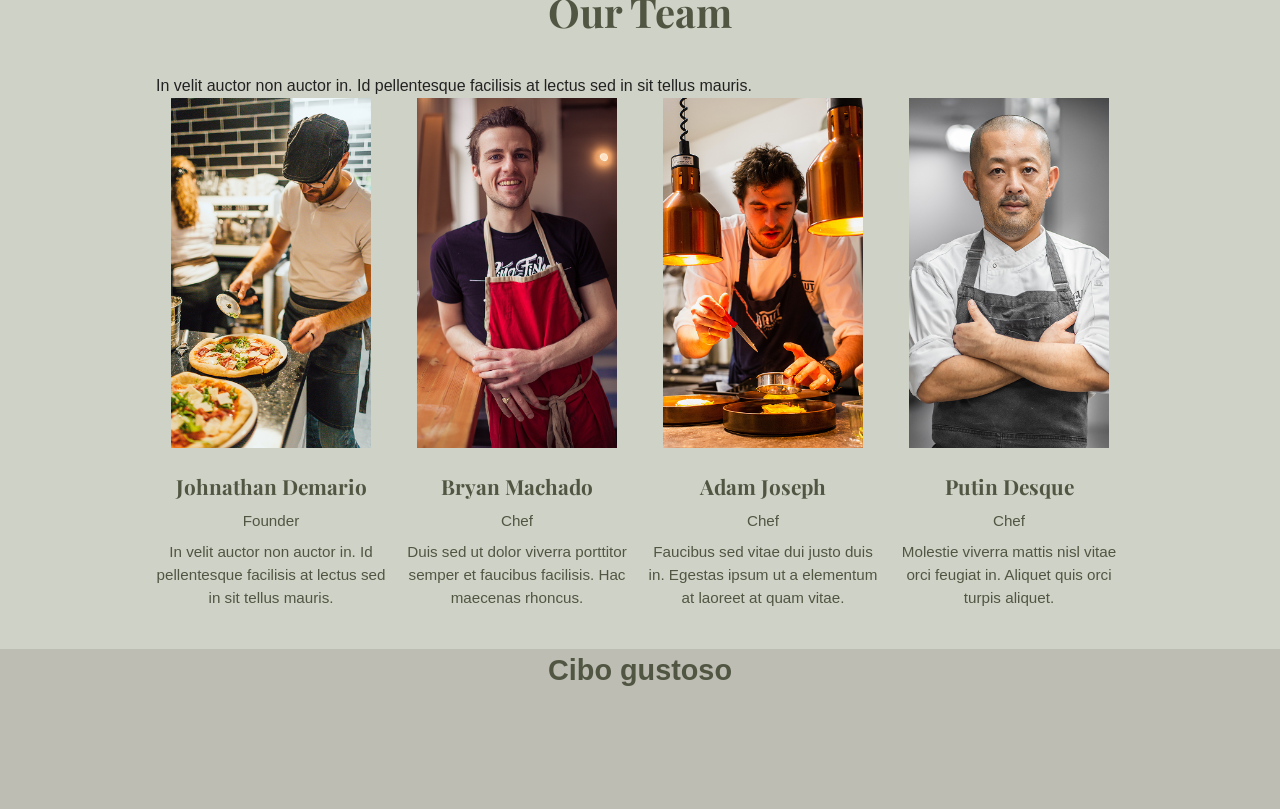
==== commit f00f61f8: "footer e área de input" ====
--- a/index.html
+++ b/index.html
@@ -24,15 +24,15 @@
         </nav>
         <!-- Menu lateral -->
         <div class="menu-mobile" data-menu-mobile>
-        <button class="close-menu" data-close-menu>&times;</button>
-        <ul>
-            <li><a href="pages/menu.html">Menu</a></li>
-            <li><a href="#">Team</a></li>
-            <li><a href="pages/menu.html">Events</a></li>
-            <li><a href="pages/contact.html">Contact</a></li>
-            <li><a href="pages/contact.html">EN</a></li>
-        </ul>
-    </div>
+            <button class="close-menu" data-close-menu>&times;</button>
+            <ul>
+                <li><a href="pages/menu.html">Menu</a></li>
+                <li><a href="#">Team</a></li>
+                <li><a href="pages/menu.html">Events</a></li>
+                <li><a href="pages/contact.html">Contact</a></li>
+                <li><a href="pages/contact.html">EN</a></li>
+            </ul>
+        </div>
         <header>
             <h1>Made by Italians,<br>Enjoyed by Everyone</h1>
         </header>
@@ -143,7 +143,7 @@
                 </div>
         </section>
         <div class="footer">
-            ...
+            <h1>Cibo gustoso</h1>
         </div>
         <script src="./js/script.js"></script>
         <script src="./js/active-menu.js"></script>
--- a/style/style.css
+++ b/style/style.css
@@ -171,7 +171,7 @@
 
 .content-title h2 {
     color: var(--color-primary);
-    width: 250px;
+    font-size: 40px;
 }
 
 .content-texto {
@@ -381,11 +381,10 @@
 }
 
 .footer{
-    background-color: var(--color-primary);
-    color: var(--color-secondary);
+    background-color:#bdbdb3;
+    color: var(--color-primary);
     padding: 0;
     margin: 0;
-    width: 500rem;
     height: 10rem;
     text-align: center;
     font-size: 0.9rem;
